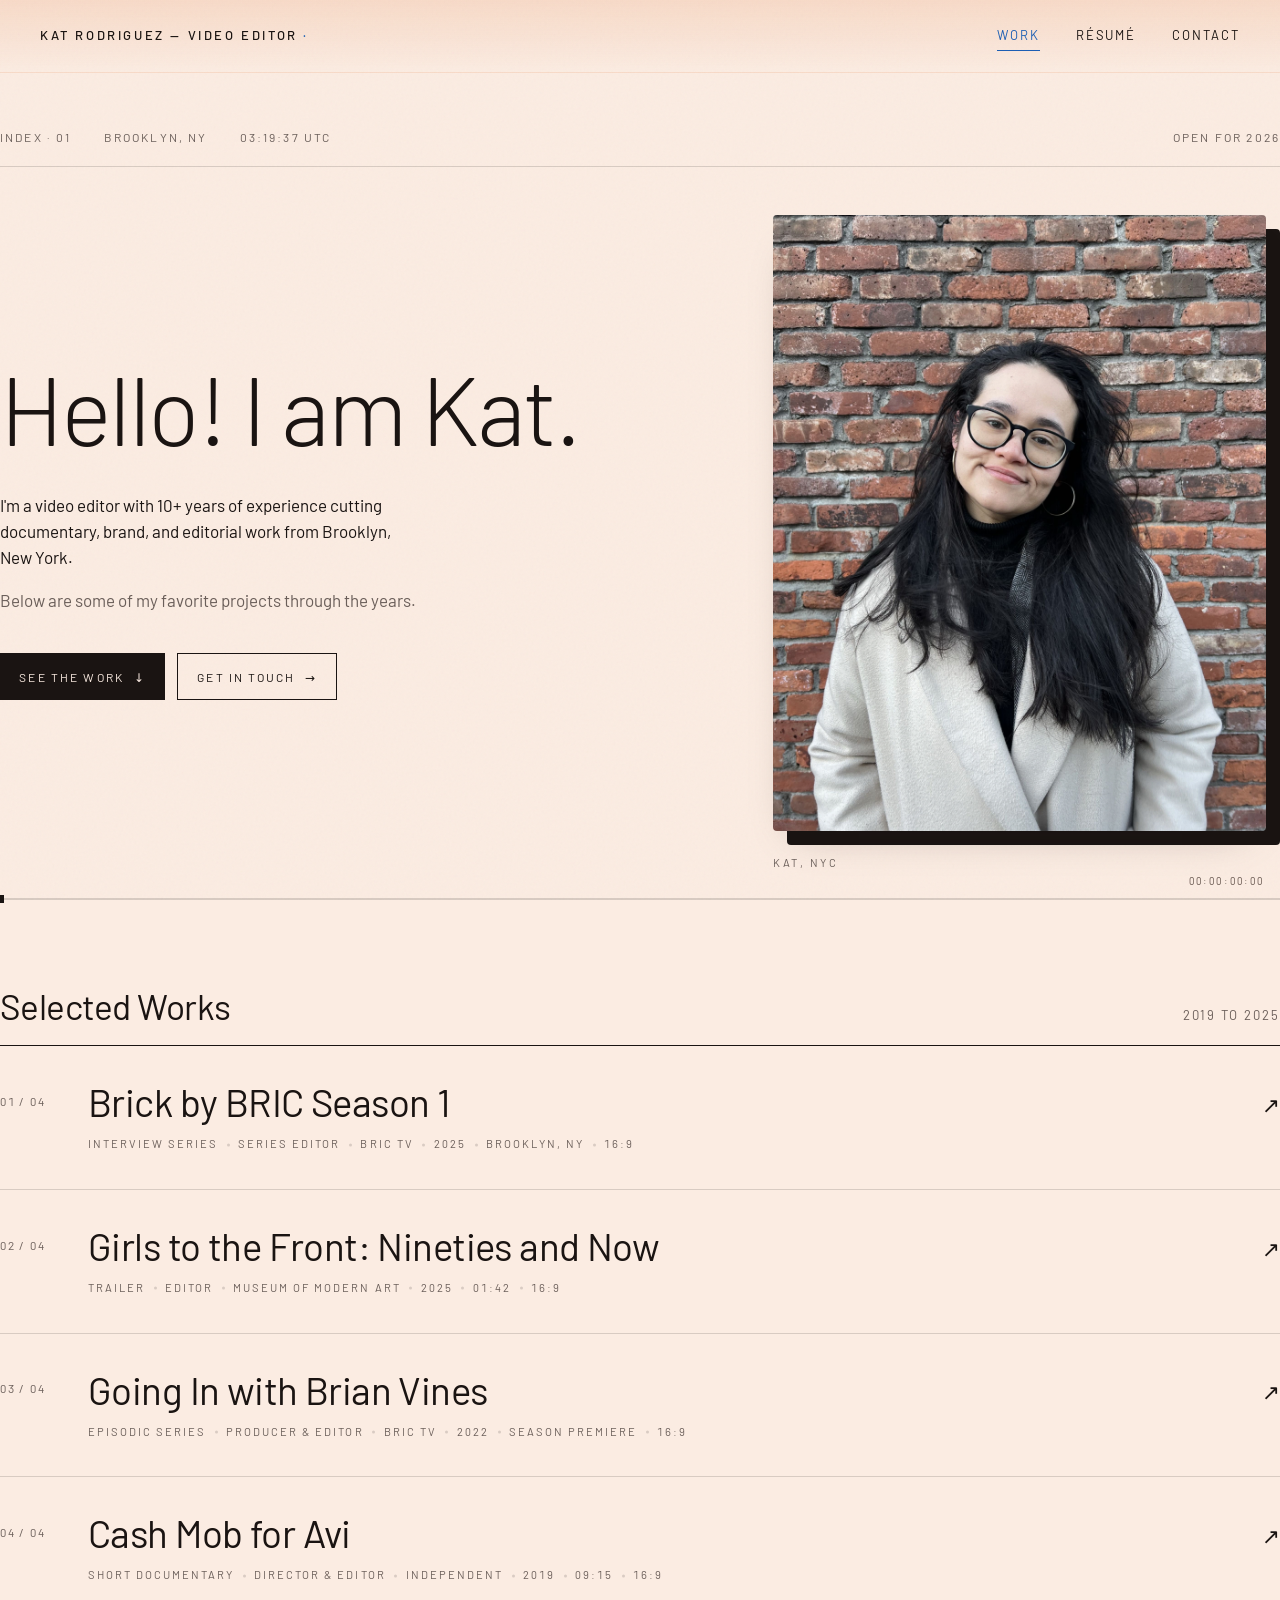
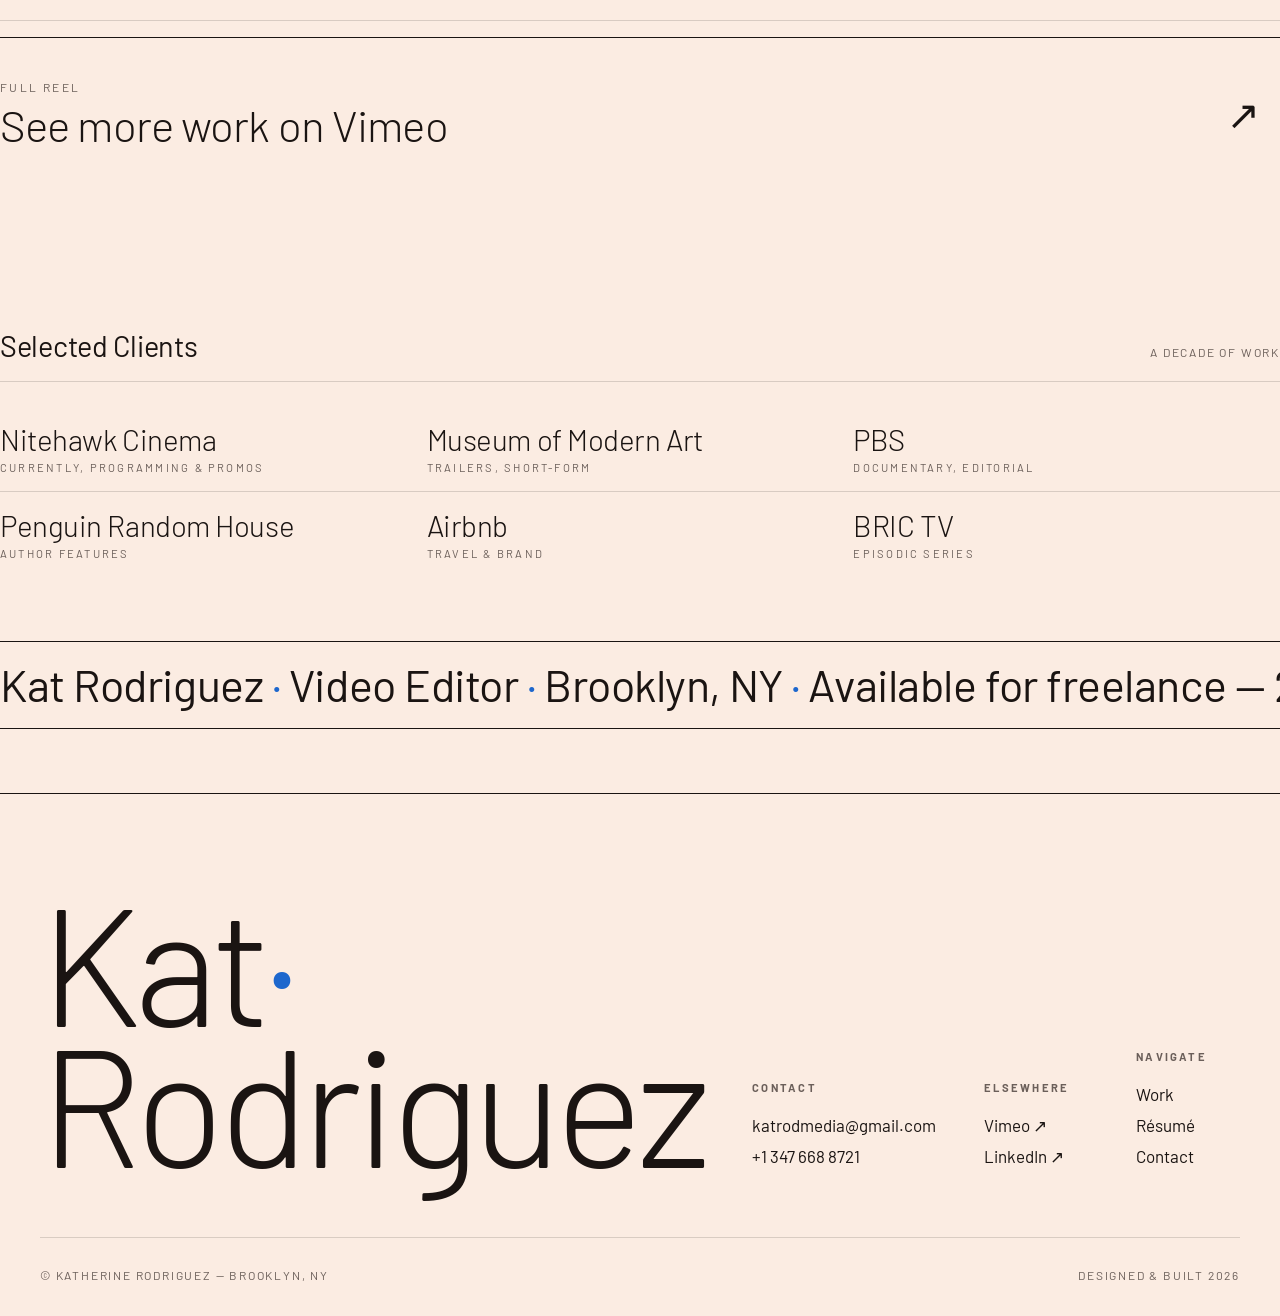
==== index.html @ 5647196c "Add files" ====
<!doctype html>
<html lang="en">
<head>
  <meta charset="utf-8" />
  <meta name="viewport" content="width=device-width, initial-scale=1" />
  <title>Kat Rodriguez — Video Editor</title>
  <meta name="description" content="Kat Rodriguez is a Brooklyn-based video editor with a decade of experience cutting documentary, brand, and editorial work for institutions, agencies, and artists." />
  <meta property="og:title" content="Kat Rodriguez — Video Editor" />
  <meta property="og:description" content="Brooklyn-based video editor. A decade cutting documentary, brand, and editorial work." />
  <meta property="og:image" content="assets/portrait.jpg" />
  <meta property="og:type" content="website" />
  <meta name="theme-color" content="#FBECE2" />
  <link rel="icon" href="data:image/svg+xml,%3Csvg xmlns='http://www.w3.org/2000/svg' viewBox='0 0 64 64'%3E%3Crect width='64' height='64' fill='%23FBECE2'/%3E%3Ctext x='32' y='44' text-anchor='middle' font-family='Georgia' font-style='italic' font-size='42' fill='%231D67CD'%3EK%3C/text%3E%3C/svg%3E" />
  <link rel="stylesheet" href="styles.css" />
</head>
<body>

<header>
  <a href="index.html" class="mark">Kat Rodriguez<span> — Video Editor</span> <span class="dot">·</span></a>
  <nav>
    <a href="index.html" class="current">Work</a>
    <a href="resume.html" class="nav-cv">Résumé</a>
    <a href="contact.html">Contact</a>
  </nav>
</header>

<main>
  <section class="hero container">
    <div class="slate rise rise-sm">
      <div class="left">
        <span class="label">Index · 01</span>
        <span class="label">Brooklyn, NY</span>
        <span class="label" data-clock>—</span>
      </div>
      <div class="right">
        <span class="label">Open for 2026</span>
      </div>
    </div>

    <div class="hero-grid">
      <div class="hero-text">
        <h1 class="hero-display rise d1">Hello! I am Kat.</h1>
        <div class="hero-sub rise d2">
          <p>I&apos;m a video editor with 10+ years of experience cutting documentary, brand, and editorial work from Brooklyn, New York.</p>
          <p>Below are some of my favorite projects through the years.</p>
        </div>
        <div class="hero-ctas rise d3">
          <a class="btn" href="#works">See the Work <span class="arrow">↓</span></a>
          <a class="btn-ghost" href="contact.html">Get in touch <span class="arrow">→</span></a>
        </div>
      </div>
      <div class="hero-photo rise d2" data-caption="Kat, NYC">
        <img src="assets/kat2.jpg" alt="Portrait of Kat Rodriguez" />
      </div>
    </div>
  </section>

  <section class="works container" id="works">
    <div class="works-head">
      <h2 class="title">Selected Works</h2>
      <span class="count">2019 to 2025</span>
    </div>

    <article class="project"
             data-youtube="apxgoWcg3QY"
             data-preview-start="5"
             data-thumb="https://i.ytimg.com/vi/apxgoWcg3QY/maxresdefault.jpg"
             data-title="Brick by BRIC Season 1"
             data-year="BRIC TV · 2025">
      <span class="num">01 / 04</span>
      <div class="project-body">
        <h3 class="title">Brick by BRIC Season 1</h3>
        <ul class="project-meta">
          <li>Interview series</li>
          <li>Series Editor</li>
          <li>BRIC TV</li>
          <li>2025</li>
          <li>Brooklyn, NY</li>
          <li>16:9</li>
        </ul>
      </div>
      <span class="arrow">↗</span>
    </article>

    <article class="project"
             data-youtube="DY1EqugjReQ"
             data-preview-start="6"
             data-thumb="https://i.ytimg.com/vi/DY1EqugjReQ/maxresdefault.jpg"
             data-title="Girls to the Front: Nineties and Now"
             data-year="MoMA · 2025">
      <span class="num">02 / 04</span>
      <div class="project-body">
        <h3 class="title">Girls to the Front: Nineties and Now</h3>
        <ul class="project-meta">
          <li>Trailer</li>
          <li>Editor</li>
          <li>Museum of Modern Art</li>
          <li>2025</li>
          <li>01:42</li>
          <li>16:9</li>
        </ul>
      </div>
      <span class="arrow">↗</span>
    </article>

    <article class="project"
             data-youtube="qHaaRHH3RT4"
             data-preview-start="12"
             data-thumb="https://i.ytimg.com/vi/qHaaRHH3RT4/maxresdefault.jpg"
             data-title="Going In with Brian Vines — Ep 501"
             data-year="BRIC TV · 2022">
      <span class="num">03 / 04</span>
      <div class="project-body">
        <h3 class="title">Going In with Brian Vines</h3>
        <ul class="project-meta">
          <li>Episodic series</li>
          <li>Producer &amp; Editor</li>
          <li>BRIC TV</li>
          <li>2022</li>
          <li>Season Premiere</li>
          <li>16:9</li>
        </ul>
      </div>
      <span class="arrow">↗</span>
    </article>

    <article class="project"
             data-youtube="uGo7KfCUGoc"
             data-preview-start="5"
             data-thumb="https://i.ytimg.com/vi/uGo7KfCUGoc/maxresdefault.jpg"
             data-title="Cash Mob for Avi"
             data-year="Short Documentary · 2019">
      <span class="num">04 / 04</span>
      <div class="project-body">
        <h3 class="title">Cash Mob for Avi</h3>
        <ul class="project-meta">
          <li>Short documentary</li>
          <li>Director &amp; Editor</li>
          <li>Independent</li>
          <li>2019</li>
          <li>09:15</li>
          <li>16:9</li>
        </ul>
      </div>
      <span class="arrow">↗</span>
    </article>

    <a class="works-foot" href="https://vimeo.com/katrod" target="_blank" rel="noopener">
      <div>
        <span class="label">Full reel</span>
        <span class="prompt">See more work on Vimeo</span>
      </div>
      <span class="arrow">↗</span>
    </a>
  </section>

  <section class="clients container reveal">
    <div class="clients-head">
      <h2 class="title">Selected Clients</h2>
      <span class="count">A decade of work</span>
    </div>
    <ul class="clients-grid">
      <li>Nitehawk Cinema <span class="role">Currently, programming &amp; promos</span></li>
      <li>Museum of Modern Art <span class="role">Trailers, short-form</span></li>
      <li>PBS <span class="role">Documentary, editorial</span></li>
      <li>Penguin Random House <span class="role">Author features</span></li>
      <li>Airbnb <span class="role">Travel &amp; brand</span></li>
      <li>BRIC TV <span class="role">Episodic series</span></li>
    </ul>
  </section>

  <div class="marquee" aria-hidden="true">
    <div class="marquee-track">
      <span>Kat Rodriguez <span class="dot">·</span> Video Editor <span class="dot">·</span> Brooklyn, NY <span class="dot">·</span> Available for freelance — 2026 <span class="dot">·</span></span>
      <span>Kat Rodriguez <span class="dot">·</span> Video Editor <span class="dot">·</span> Brooklyn, NY <span class="dot">·</span> Available for freelance — 2026 <span class="dot">·</span></span>
    </div>
  </div>
</main>

<footer>
  <div class="container">
    <div class="footer-grid">
      <div class="footer-mark">
        Kat<span class="dot">·</span><br/>
        Rodriguez
      </div>
      <div class="footer-col">
        <h4>Contact</h4>
        <a href="mailto:katrodmedia@gmail.com">katrodmedia@gmail.com</a>
        <a href="tel:+13476688721">+1 347 668 8721</a>
      </div>
      <div class="footer-col">
        <h4>Elsewhere</h4>
        <a href="https://vimeo.com/katrod" target="_blank" rel="noopener">Vimeo ↗</a>
        <a href="https://www.linkedin.com/in/katherineirodriguez" target="_blank" rel="noopener">LinkedIn ↗</a>
      </div>
      <div class="footer-col">
        <h4>Navigate</h4>
        <a href="index.html">Work</a>
        <a href="resume.html">Résumé</a>
        <a href="contact.html">Contact</a>
      </div>
    </div>
    <div class="footer-meta">
      <span>© Katherine Rodriguez — Brooklyn, NY</span>
      <span>Designed &amp; built 2026</span>
    </div>
  </div>
</footer>

<!-- Floating preview -->
<div class="preview" aria-hidden="true">
  <div class="pv-media">
    <img class="pv-thumb" src="" alt="" />
    <div class="pv-video"></div>
  </div>
  <div class="preview-chrome">
    <div class="tc"><span>PREVIEW</span><span class="pv-ratio">16:9</span></div>
    <div class="play">
      <span class="play-btn">▶ Play full</span>
      <span><span class="pv-title"></span> <span class="pv-year"></span></span>
    </div>
  </div>
</div>

<!-- Timeline playhead -->
<div class="timeline" aria-hidden="true">
  <div class="timeline-progress"></div>
  <div class="timeline-head"></div>
</div>
<div class="timeline-tc" aria-hidden="true" data-scroll-tc>00:00:00:00</div>

<!-- Lightbox -->
<div class="lightbox" role="dialog" aria-modal="true" aria-label="Video player">
  <div class="lightbox-inner">
    <button class="lightbox-close" aria-label="Close">Close ✕</button>
    <iframe src="" allow="autoplay; encrypted-media; picture-in-picture" allowfullscreen></iframe>
  </div>
</div>

<script src="main.js"></script>
</body>
</html>
---- styles.css ----
@import url('https://fonts.googleapis.com/css2?family=Barlow:ital,wght@0,300;0,400;0,500;0,600;1,300;1,400;1,500&display=swap');

:root {
  --bg: #FBECE2;
  --bg-deep: #F4E1D2;
  --ink: #1A1412;
  --ink-soft: #6B5F5A;
  --rule-soft: rgba(26, 20, 18, 0.15);
  --accent: #1D67CD;
  --accent-deep: #0D4E9F;
  --mat: #1a1412;
}

* { margin: 0; padding: 0; box-sizing: border-box; }

html { scroll-behavior: smooth; }

body {
  background: var(--bg);
  color: var(--ink);
  font-family: 'Barlow', system-ui, -apple-system, sans-serif;
  font-weight: 400;
  font-size: 17px;
  line-height: 1.5;
  -webkit-font-smoothing: antialiased;
  text-rendering: optimizeLegibility;
  overflow-x: hidden;
}

/* Film grain — gives everything a tactile, photographic feel */
body::before {
  content: '';
  position: fixed; inset: 0;
  background-image: url("data:image/svg+xml,%3Csvg viewBox='0 0 400 400' xmlns='http://www.w3.org/2000/svg'%3E%3Cfilter id='n'%3E%3CfeTurbulence type='fractalNoise' baseFrequency='0.85' numOctaves='3' stitchTiles='stitch'/%3E%3C/filter%3E%3Crect width='100%25' height='100%25' filter='url(%23n)' opacity='0.55'/%3E%3C/svg%3E");
  opacity: 0.06;
  pointer-events: none;
  z-index: 100;
  mix-blend-mode: multiply;
}

::selection { background: var(--accent); color: var(--bg); }

a { color: inherit; text-decoration: none; }

.em { font-style: italic; color: var(--accent); font-weight: 400; }
.mono { font-variant-numeric: tabular-nums; }
.label { font-size: 0.75rem; letter-spacing: 0.18em; text-transform: uppercase; color: var(--ink-soft); }

.container { max-width: 1480px; margin: 0 auto; padding: 0 2.5rem; }

/* ———————————————————————————————————————————————————— header */
header {
  position: fixed; top: 0; left: 0; right: 0;
  padding: 1.5rem 2.5rem;
  display: flex; justify-content: space-between; align-items: center;
  z-index: 60;
  font-size: 0.8125rem;
  letter-spacing: 0.15em;
  text-transform: uppercase;
  mix-blend-mode: multiply;
  background: linear-gradient(to bottom, var(--bg), transparent);
  transition: background 0.3s ease, padding 0.3s ease, border-color 0.3s ease;
  border-bottom: 1px solid transparent;
}
header.scrolled {
  mix-blend-mode: normal;
  background: rgba(251, 236, 226, 0.88);
  -webkit-backdrop-filter: blur(10px) saturate(140%);
  backdrop-filter: blur(10px) saturate(140%);
  border-bottom-color: var(--rule-soft);
  padding-top: 1rem; padding-bottom: 1rem;
}
header .mark { font-weight: 500; letter-spacing: 0.2em; }
header .mark .dot { color: var(--accent); }
header nav { display: flex; gap: 2.25rem; }
header nav a { position: relative; padding: 2px 0; transition: color 0.2s; }
header nav a::after {
  content: ''; position: absolute; bottom: -3px; left: 0; height: 1px;
  width: 100%; background: currentColor; transform: scaleX(0); transform-origin: right;
  transition: transform 0.3s cubic-bezier(0.65, 0, 0.35, 1);
}
header nav a:hover::after, header nav a.current::after { transform: scaleX(1); transform-origin: left; }
header nav a.current { color: var(--accent); }

/* ———————————————————————————————————————————————————— hero */
.hero { padding: 8rem 0 3rem; position: relative; }
.slate {
  display: flex; justify-content: space-between; align-items: baseline;
  padding-bottom: 1.25rem; margin-bottom: 3rem;
  border-bottom: 1px solid var(--rule-soft);
}
.slate .left, .slate .right { display: flex; gap: 2rem; flex-wrap: wrap; }

.hero-grid {
  display: grid;
  grid-template-columns: 7fr 5fr;
  gap: 4rem;
  align-items: center;
}

.hero-display {
  font-family: 'Barlow', sans-serif;
  font-weight: 300;
  font-size: clamp(2.75rem, 7.5vw, 6.75rem);
  line-height: 1;
  letter-spacing: -0.025em;
  max-width: 12ch;
}
.hero-display .em { font-weight: 300; }

.hero-sub { margin-top: 2.25rem; max-width: 42ch; }
.hero-sub p { font-size: 1.0625rem; line-height: 1.55; margin-bottom: 1rem; color: var(--ink); }
.hero-sub p:last-child { margin-bottom: 0; color: var(--ink-soft); }

.hero-ctas { margin-top: 2.5rem; display: flex; gap: 0.75rem; flex-wrap: wrap; }

.hero-photo {
  aspect-ratio: 4/5;
  position: relative;
  margin-right: 14px;
  margin-bottom: 14px;
}
.hero-photo::before {
  content: '';
  position: absolute; inset: 0;
  background: var(--mat);
  transform: translate(14px, 14px);
  border-radius: 4px;
  z-index: 0;
  transition: transform 0.6s cubic-bezier(0.2, 0, 0, 1);
}
.hero-photo img {
  position: relative;
  z-index: 1;
  width: 100%; height: 100%;
  object-fit: cover;
  border-radius: 4px;
  display: block;
  box-shadow: 0 20px 40px -24px rgba(26, 20, 18, 0.35);
  transition: transform 0.6s cubic-bezier(0.2, 0, 0, 1);
}
.hero-photo:hover::before { transform: translate(18px, 18px); }
.hero-photo:hover img { transform: translate(-2px, -2px); }
.hero-photo::after {
  content: attr(data-caption);
  position: absolute;
  top: calc(100% + 1.5rem);
  left: 0;
  font-size: 0.7rem;
  letter-spacing: 0.22em;
  text-transform: uppercase;
  color: var(--ink-soft);
  z-index: 2;
}

/* ———————————————————————————————————————————————————— selected works */
.works { padding: 6rem 0 3rem; scroll-margin-top: 4rem; }
.works-head {
  display: flex; justify-content: space-between; align-items: baseline;
  padding-bottom: 1.25rem; margin-bottom: 0;
  border-bottom: 1px solid var(--ink);
}
.works-head .title { font-family: 'Barlow', sans-serif; font-weight: 400; font-size: clamp(1.5rem, 2.75vw, 2.25rem); line-height: 1; letter-spacing: -0.015em; }
.works-head .count { font-size: 0.8125rem; letter-spacing: 0.15em; text-transform: uppercase; color: var(--ink-soft); }

.project {
  display: grid;
  grid-template-columns: 3rem 1fr 2.5rem;
  gap: 2.5rem;
  align-items: start;
  padding: 2.25rem 0;
  border-bottom: 1px solid var(--rule-soft);
  transition: padding 0.35s cubic-bezier(0.2, 0, 0, 1), color 0.25s;
  cursor: pointer;
  position: relative;
}
.project:hover { padding-left: 1.5rem; color: var(--accent); }
.project::before {
  content: ''; position: absolute; left: 0; top: 50%;
  width: 0.5rem; height: 1px; background: var(--accent);
  opacity: 0; transform: translateX(-0.5rem);
  transition: opacity 0.3s, transform 0.3s;
}
.project:hover::before { opacity: 1; transform: translateX(0); }
.project .num { font-size: 0.75rem; letter-spacing: 0.15em; color: var(--ink-soft); font-variant-numeric: tabular-nums; padding-top: 0.6rem; }
.project .title {
  font-family: 'Barlow', sans-serif;
  font-weight: 400;
  font-size: clamp(1.4rem, 3vw, 2.5rem);
  line-height: 1.05;
  letter-spacing: -0.015em;
}
.project .title em { font-style: italic; font-weight: 400; color: var(--ink-soft); }
.project:hover .title em { color: currentColor; }
.project-meta {
  list-style: none;
  display: flex;
  flex-wrap: wrap;
  gap: 0.45rem 1.25rem;
  margin-top: 0.85rem;
  font-size: 0.7rem;
  letter-spacing: 0.18em;
  text-transform: uppercase;
  color: var(--ink-soft);
  font-variant-numeric: tabular-nums;
}
.project-meta li { position: relative; }
.project-meta li + li::before {
  content: ''; position: absolute; left: -0.7rem; top: 50%;
  width: 3px; height: 3px;
  border-radius: 50%;
  background: var(--rule-soft);
  transform: translateY(-50%);
}
.project:hover .project-meta { color: inherit; }
.project:hover .project-meta li + li::before { background: currentColor; opacity: 0.35; }
.project .arrow {
  font-size: 1.35rem; padding-top: 0.35rem; text-align: right;
  transition: transform 0.35s cubic-bezier(0.2, 0, 0, 1);
}
.project:hover .arrow { transform: translate(4px, -4px); }

.works-foot {
  display: grid;
  grid-template-columns: 1fr auto;
  gap: 2rem;
  align-items: center;
  padding: 2.5rem 1.25rem 2.5rem 0;
  border-top: 1px solid var(--ink);
  margin-top: 1rem;
  color: var(--ink);
  text-decoration: none;
  transition: color 0.25s, padding 0.4s cubic-bezier(0.2, 0, 0, 1);
  position: relative;
  overflow: hidden;
}
.works-foot::after {
  content: ''; position: absolute; left: 0; right: 0; bottom: 0;
  height: 0; background: var(--ink);
  transition: height 0.35s cubic-bezier(0.2, 0, 0, 1);
}
.works-foot:hover { padding-left: 1.5rem; color: var(--bg); }
.works-foot:hover::after { height: 100%; top: 0; }
.works-foot > * { position: relative; z-index: 1; }
.works-foot .label {
  display: block;
  font-size: 0.75rem; letter-spacing: 0.2em; text-transform: uppercase;
  color: var(--ink-soft);
  margin-bottom: 0.4rem;
  transition: color 0.25s;
}
.works-foot:hover .label { color: rgba(251,236,226,0.6); }
.works-foot .prompt {
  font-family: 'Barlow', sans-serif;
  font-weight: 300;
  font-size: clamp(1.75rem, 3.75vw, 2.75rem);
  line-height: 1;
  letter-spacing: -0.02em;
}
.works-foot .arrow {
  font-size: clamp(1.75rem, 3.5vw, 2.5rem);
  line-height: 1;
  transition: transform 0.4s cubic-bezier(0.2, 0, 0, 1);
}
.works-foot:hover .arrow { transform: translate(8px, -8px); }

/* Hover preview — floats near cursor */
.preview {
  position: fixed;
  width: 420px; aspect-ratio: 16/9;
  pointer-events: none;
  opacity: 0;
  transform: translate(-50%, -50%) scale(0.92) rotate(-1.5deg);
  transition: opacity 0.28s cubic-bezier(0.2, 0, 0, 1), transform 0.28s cubic-bezier(0.2, 0, 0, 1);
  z-index: 40;
  overflow: hidden;
  box-shadow: 0 30px 80px -20px rgba(26,20,18,0.35);
}
.preview.active { opacity: 1; transform: translate(-50%, -50%) scale(1) rotate(-1.5deg); }
.pv-media { position: absolute; inset: 0; overflow: hidden; background: #0b0706; }
.pv-thumb { width: 100%; height: 100%; object-fit: cover; display: block; filter: saturate(1.05); }
.pv-video { position: absolute; inset: 0; opacity: 0; transition: opacity 0.35s ease; pointer-events: none; }
.pv-video.ready { opacity: 1; }
.pv-video iframe { width: 100%; height: 100%; border: 0; pointer-events: none; }
.preview-chrome {
  position: absolute; inset: 0; display: flex; flex-direction: column; justify-content: space-between;
  padding: 0.75rem 1rem; color: white;
  font-size: 0.6875rem; letter-spacing: 0.2em; text-transform: uppercase;
  background: linear-gradient(to bottom, rgba(0,0,0,0.45), rgba(0,0,0,0.1) 30%, rgba(0,0,0,0) 60%, rgba(0,0,0,0.55));
  font-variant-numeric: tabular-nums;
}
.preview-chrome .tc { display: flex; justify-content: space-between; }
.preview-chrome .play { display: flex; justify-content: space-between; align-items: center; }
.preview-chrome .play-btn {
  display: inline-flex; align-items: center; gap: 0.5rem;
  font-size: 0.6875rem; letter-spacing: 0.25em;
}

/* ———————————————————————————————————————————————————— clients masthead */
.clients {
  padding: 6rem 0 4rem;
}
.clients-head {
  display: flex; justify-content: space-between; align-items: baseline;
  padding-bottom: 1.25rem; margin-bottom: 2.5rem;
  border-bottom: 1px solid var(--rule-soft);
}
.clients-head .title {
  font-family: 'Barlow', sans-serif; font-weight: 400;
  font-size: clamp(1.25rem, 2.25vw, 1.875rem);
  line-height: 1; letter-spacing: -0.01em;
}
.clients-head .count { font-size: 0.75rem; letter-spacing: 0.15em; text-transform: uppercase; color: var(--ink-soft); }

.clients-grid {
  display: grid;
  grid-template-columns: repeat(3, 1fr);
  gap: 0;
}
.clients-grid li {
  list-style: none;
  font-family: 'Barlow', sans-serif;
  font-weight: 300;
  font-size: clamp(1.35rem, 2.3vw, 1.85rem);
  line-height: 1.2;
  letter-spacing: -0.015em;
  padding: 1rem 0;
  border-top: 1px solid var(--rule-soft);
  position: relative;
}
.clients-grid li:nth-child(-n+3) { border-top: 0; padding-top: 0; }
.clients-grid li .role {
  display: block;
  font-size: 0.7rem; letter-spacing: 0.2em; text-transform: uppercase;
  color: var(--ink-soft); font-weight: 400;
  margin-top: 0.25rem;
}

/* ———————————————————————————————————————————————————— timeline playhead */
.timeline {
  position: fixed;
  bottom: 0; left: 0; right: 0;
  height: 2px;
  background: var(--rule-soft);
  z-index: 55;
  pointer-events: none;
}
.timeline-progress {
  height: 100%;
  width: 0;
  background: var(--ink);
  transition: width 0.08s linear;
}
.timeline-head {
  position: absolute;
  top: -3px; left: 0;
  width: 8px; height: 8px;
  background: var(--ink);
  transform: translateX(-4px);
  transition: left 0.08s linear;
}
.timeline-tc {
  position: fixed;
  bottom: 10px; right: 1rem;
  font-size: 0.65rem; letter-spacing: 0.2em;
  color: var(--ink-soft);
  font-variant-numeric: tabular-nums;
  pointer-events: none;
  z-index: 55;
  mix-blend-mode: multiply;
}

/* ———————————————————————————————————————————————————— about strip */
.about {
  display: grid; grid-template-columns: 5fr 7fr;
  gap: 4rem; align-items: center;
  padding: 9rem 0;
}
.about-photo {
  aspect-ratio: 4/5;
  overflow: hidden;
  position: relative;
  background: var(--accent);
}
.about-photo img {
  width: 100%; height: 100%; object-fit: cover;
  mix-blend-mode: multiply;
  filter: contrast(1.08) saturate(0.9);
  transition: transform 1.2s cubic-bezier(0.2, 0, 0, 1);
}
.about-photo:hover img { transform: scale(1.03); }
.about-photo::after {
  content: attr(data-caption);
  position: absolute; bottom: 0.75rem; left: 0.75rem;
  color: var(--bg);
  font-size: 0.6875rem; letter-spacing: 0.22em; text-transform: uppercase;
  mix-blend-mode: difference;
}
.about-text { font-family: 'Barlow', sans-serif; font-weight: 400; font-size: clamp(1.1rem, 1.5vw, 1.25rem); line-height: 1.6; max-width: 50ch; }
.about-text p + p { margin-top: 1.25rem; }
.about-text a { color: var(--accent); border-bottom: 1px solid currentColor; padding-bottom: 1px; }
.about-text a:hover { color: var(--accent-deep); }

.about-meta {
  margin-top: 3rem;
  display: grid; grid-template-columns: 1fr 1fr 1fr; gap: 2rem;
  padding-top: 1.25rem;
  border-top: 1px solid var(--rule-soft);
  font-family: 'Barlow', sans-serif;
}
.about-meta dt { font-size: 0.7rem; letter-spacing: 0.18em; text-transform: uppercase; color: var(--ink-soft); margin-bottom: 0.35rem; }
.about-meta dd { font-size: 0.9rem; }

/* ———————————————————————————————————————————————————— marquee */
.marquee {
  overflow: hidden; white-space: nowrap;
  border-top: 1px solid var(--ink); border-bottom: 1px solid var(--ink);
  padding: 1.3rem 0;
  font-family: 'Barlow', sans-serif;
  font-weight: 400;
  font-size: clamp(1.5rem, 3.5vw, 3rem);
  letter-spacing: -0.01em;
  line-height: 1;
}
.marquee-track { display: inline-flex; gap: 2rem; animation: marquee 55s linear infinite; white-space: nowrap; will-change: transform; }
.marquee-track .dot { color: var(--accent); }
@keyframes marquee { from { transform: translateX(0); } to { transform: translateX(-50%); } }

/* ———————————————————————————————————————————————————— footer */
footer {
  padding: 6rem 0 2rem;
  border-top: 1px solid var(--ink);
  margin-top: 4rem;
}
.footer-grid { display: grid; grid-template-columns: 2fr 1fr 1fr 1fr; gap: 3rem; align-items: end; }
.footer-mark {
  font-family: 'Barlow', sans-serif; font-weight: 300;
  font-size: clamp(4rem, 13vw, 13rem);
  line-height: 0.85;
  letter-spacing: -0.04em;
}
.footer-mark .dot { color: var(--accent); }
.footer-col h4 { font-size: 0.7rem; letter-spacing: 0.2em; text-transform: uppercase; margin-bottom: 0.85rem; color: var(--ink-soft); }
.footer-col a { display: block; padding: 0.18rem 0; transition: color 0.2s, padding 0.2s; }
.footer-col a:hover { color: var(--accent); padding-left: 0.35rem; }
.footer-meta {
  padding-top: 1.75rem; margin-top: 4rem;
  border-top: 1px solid var(--rule-soft);
  display: flex; justify-content: space-between; flex-wrap: wrap; gap: 1rem;
  font-size: 0.75rem; letter-spacing: 0.15em; text-transform: uppercase;
  color: var(--ink-soft);
}

/* ———————————————————————————————————————————————————— lightbox */
.lightbox {
  position: fixed; inset: 0;
  background: rgba(10, 7, 5, 0.94);
  display: flex; align-items: center; justify-content: center;
  z-index: 200;
  opacity: 0; pointer-events: none;
  transition: opacity 0.35s cubic-bezier(0.2, 0, 0, 1);
  backdrop-filter: blur(6px);
}
.lightbox.active { opacity: 1; pointer-events: all; }
.lightbox-inner { width: 92%; max-width: 1280px; aspect-ratio: 16/9; position: relative; box-shadow: 0 50px 120px -10px rgba(0,0,0,0.6); }
.lightbox iframe { width: 100%; height: 100%; border: 0; display: block; background: black; }
.lightbox-close {
  position: absolute; top: -2.75rem; right: 0;
  background: none; border: none; color: rgba(255,255,255,0.7); cursor: pointer;
  font-size: 0.75rem; letter-spacing: 0.25em; text-transform: uppercase;
  padding: 0.5rem 0.5rem 0.5rem 1rem; transition: color 0.2s;
  font-family: 'Barlow', sans-serif;
}
.lightbox-close:hover { color: white; }

/* ———————————————————————————————————————————————————— resume */
.resume-head { padding: 9rem 0 3rem; }
.resume-name {
  font-family: 'Barlow', sans-serif;
  font-weight: 300;
  font-size: clamp(2.5rem, 6.5vw, 5.5rem);
  line-height: 1;
  letter-spacing: -0.03em;
  max-width: 18ch;
}
.resume-name .em { font-weight: 300; }
.resume-sub {
  display: grid; grid-template-columns: 1fr 1fr;
  gap: 3rem; margin-top: 3.5rem;
  padding-top: 1.25rem;
  border-top: 1px solid var(--rule-soft);
}
.resume-sub p { font-size: 1rem; line-height: 1.55; max-width: 50ch; }
.btn {
  display: inline-flex; align-items: center; gap: 0.6rem;
  padding: 0.85rem 1.2rem;
  background: var(--ink); color: var(--bg);
  font-size: 0.75rem; letter-spacing: 0.18em; text-transform: uppercase;
  transition: background 0.2s, transform 0.2s;
}
.btn:hover { background: var(--accent); transform: translateY(-2px); }
.btn .arrow { display: inline-block; transition: transform 0.25s cubic-bezier(0.2, 0, 0, 1); }
.btn:hover .arrow { transform: translateY(3px); }

.btn-ghost {
  display: inline-flex; align-items: center; gap: 0.6rem;
  padding: 0.85rem 1.2rem;
  border: 1px solid var(--ink);
  color: var(--ink);
  font-size: 0.75rem; letter-spacing: 0.18em; text-transform: uppercase;
  transition: background 0.2s, color 0.2s, border-color 0.2s;
}
.btn-ghost:hover { background: var(--ink); color: var(--bg); }
.btn-ghost .arrow { display: inline-block; transition: transform 0.2s; }
.btn-ghost:hover .arrow { transform: translate(2px, 0); }

.resume-section { padding: 5rem 0; border-top: 1px solid var(--ink); }
.resume-section-head {
  display: grid; grid-template-columns: 1fr 3fr; gap: 3rem;
  margin-bottom: 3rem;
  padding-bottom: 1rem;
  border-bottom: 1px solid var(--rule-soft);
}
.resume-section-head h2 { font-family: 'Barlow', sans-serif; font-weight: 400; font-size: clamp(1.5rem, 2.75vw, 2.25rem); line-height: 1; letter-spacing: -0.015em; }
.resume-section-head .meta { font-size: 0.75rem; letter-spacing: 0.15em; text-transform: uppercase; color: var(--ink-soft); text-align: right; padding-top: 0.75rem; }

.resume-row {
  display: grid; grid-template-columns: 5rem 1fr 2fr 7rem;
  gap: 2.5rem;
  padding: 2rem 0;
  border-bottom: 1px solid var(--rule-soft);
  align-items: baseline;
}
.resume-row:last-of-type { border-bottom: 0; }
.resume-row .idx { font-size: 0.75rem; letter-spacing: 0.15em; color: var(--ink-soft); font-variant-numeric: tabular-nums; padding-top: 0.4rem; }
.resume-role {
  font-family: 'Barlow', sans-serif;
  font-weight: 500;
  font-size: clamp(1.1rem, 1.5vw, 1.35rem);
  line-height: 1.2;
  letter-spacing: -0.005em;
}
.resume-role .company {
  display: block;
  font-family: 'Barlow', sans-serif; font-weight: 500;
  font-size: 0.75rem; letter-spacing: 0.18em; text-transform: uppercase;
  color: var(--ink-soft); margin-top: 0.5rem;
}
.resume-bullets { font-size: 0.95rem; line-height: 1.6; }
.resume-bullets li { list-style: none; padding-left: 1.35rem; position: relative; margin-bottom: 0.4rem; }
.resume-bullets li::before { content: '—'; position: absolute; left: 0; color: var(--accent); }
.resume-dates {
  font-size: 0.75rem; letter-spacing: 0.15em; text-transform: uppercase;
  color: var(--ink-soft); text-align: right;
  font-variant-numeric: tabular-nums;
  padding-top: 0.4rem;
}

.skills-grid { display: grid; grid-template-columns: repeat(4, 1fr); gap: 2.5rem; }
@media (max-width: 1100px) { .skills-grid { grid-template-columns: repeat(2, 1fr); } }
.skill-col h3 { font-size: 0.75rem; letter-spacing: 0.2em; text-transform: uppercase; margin-bottom: 1rem; color: var(--ink-soft); padding-bottom: 0.5rem; border-bottom: 1px solid var(--rule-soft); }
.skill-col ul { list-style: none; }
.skill-col li { font-family: 'Barlow', sans-serif; font-weight: 400; font-size: 1.1rem; line-height: 1.7; }

/* ———————————————————————————————————————————————————— contact */
.contact-lead { padding: 9rem 0 0; }

.contact-headline {
  font-family: 'Barlow', sans-serif;
  font-weight: 300;
  font-size: clamp(2.25rem, 5vw, 4rem);
  line-height: 1.02;
  letter-spacing: -0.025em;
  margin-top: 1rem;
  max-width: 18ch;
}

.contact-lede {
  font-size: 1.0625rem;
  line-height: 1.6;
  max-width: 52ch;
  margin-top: 1.75rem;
  color: var(--ink);
}

.contact-email {
  display: inline-block;
  font-family: 'Barlow', sans-serif;
  font-weight: 400;
  font-size: clamp(1.25rem, 2.5vw, 1.75rem);
  color: var(--accent);
  border-bottom: 1px solid currentColor;
  margin-top: 2rem;
  padding-bottom: 0.2rem;
  letter-spacing: -0.005em;
  transition: color 0.2s, padding 0.25s;
}
.contact-email:hover { color: var(--accent-deep); padding-bottom: 0.4rem; }

.contact-grid {
  display: grid; grid-template-columns: 5fr 7fr;
  gap: 5rem;
  padding: 3rem 0 5rem;
  align-items: start;
}
.contact-info { padding-top: 0.25rem; }
.contact-info .label { display: inline-block; padding-bottom: 0.5rem; border-bottom: 1px solid var(--rule-soft); min-width: 18ch; }
.contact-photo {
  aspect-ratio: 1/1;
  position: relative;
  margin-right: 14px;
  margin-bottom: 14px;
}
.contact-photo::before {
  content: '';
  position: absolute; inset: 0;
  background: var(--mat);
  transform: translate(14px, 14px);
  border-radius: 4px;
  z-index: 0;
  transition: transform 0.6s cubic-bezier(0.2, 0, 0, 1);
}
.contact-photo img {
  position: relative; z-index: 1;
  width: 100%; height: 100%;
  object-fit: cover;
  border-radius: 4px;
  display: block;
  box-shadow: 0 20px 40px -24px rgba(26, 20, 18, 0.35);
  transition: transform 0.6s cubic-bezier(0.2, 0, 0, 1);
}
.contact-photo:hover::before { transform: translate(18px, 18px); }
.contact-photo:hover img { transform: translate(-2px, -2px); }

.contact-list { list-style: none; border-top: 1px solid var(--rule-soft); margin-top: 2rem; }
.contact-list li {
  display: grid; grid-template-columns: 8rem 1fr auto;
  gap: 1.5rem; padding: 1.15rem 0;
  border-bottom: 1px solid var(--rule-soft);
  align-items: baseline;
}
.contact-list .key { font-size: 0.7rem; letter-spacing: 0.2em; text-transform: uppercase; color: var(--ink-soft); padding-top: 0.35rem; }
.contact-list .val { font-family: 'Barlow', sans-serif; font-weight: 400; font-size: 1.125rem; letter-spacing: -0.005em; }
.contact-list a { border-bottom: 1px solid transparent; transition: border-color 0.2s, color 0.2s; }
.contact-list a:hover { color: var(--accent); border-color: currentColor; }
.contact-list .ext { font-size: 0.7rem; letter-spacing: 0.2em; text-transform: uppercase; color: var(--ink-soft); font-family: 'Barlow', sans-serif; padding-top: 0.35rem; }

/* ———————————————————————————————————————————————————— intro animation */
@keyframes rise { from { opacity: 0; transform: translateY(24px); } to { opacity: 1; transform: translateY(0); } }
@keyframes riseSmall { from { opacity: 0; transform: translateY(10px); } to { opacity: 1; transform: translateY(0); } }
.rise { animation: rise 0.95s cubic-bezier(0.2, 0, 0, 1) both; }
span.rise { display: inline-block; }
.rise-sm { animation: riseSmall 0.7s cubic-bezier(0.2, 0, 0, 1) both; }
.d1 { animation-delay: 0.08s; } .d2 { animation-delay: 0.18s; } .d3 { animation-delay: 0.28s; } .d4 { animation-delay: 0.38s; } .d5 { animation-delay: 0.48s; }

/* Scroll reveal (toggled by JS) */
.reveal { opacity: 0; transform: translateY(20px); transition: opacity 0.9s cubic-bezier(0.2, 0, 0, 1), transform 0.9s cubic-bezier(0.2, 0, 0, 1); }
.reveal.in { opacity: 1; transform: translateY(0); }

/* ———————————————————————————————————————————————————— responsive */
@media (max-width: 960px) {
  .hero-display { max-width: none; }
  .hero-grid, .hero-sub, .resume-sub, .about, .contact-grid, .skills-grid, .resume-section-head, .footer-grid { grid-template-columns: 1fr; gap: 2.5rem; }
  .hero-photo { max-width: 420px; aspect-ratio: 4/5; }
  .resume-row { grid-template-columns: 1fr; gap: 0.75rem; padding: 1.75rem 0; }
  .resume-dates, .resume-section-head .meta { text-align: left; }
  .project { grid-template-columns: 2.5rem 1fr 2rem; gap: 1.25rem; }
  .project-meta { font-size: 0.6875rem; gap: 0.4rem 1rem; }
  .clients-grid { grid-template-columns: repeat(2, 1fr); }
  .clients-grid li:nth-child(-n+3) { border-top: 1px solid var(--rule-soft); padding-top: 1rem; }
  .clients-grid li:nth-child(-n+2) { border-top: 0; padding-top: 0; }
  .preview { display: none; }
  .about-photo { max-width: 360px; }
  .contact-photo { max-width: 360px; }
  .contact-list li { grid-template-columns: 1fr auto; gap: 0.5rem 1rem; }
  .contact-list .key { grid-column: 1 / -1; margin-bottom: 0.15rem; padding-top: 0; }
  header { padding: 1.1rem 1.25rem; font-size: 0.75rem; }
  header nav { gap: 1.25rem; }
  header .mark span { display: none; }
  .container { padding: 0 1.25rem; }
  .hero { padding-top: 7rem; }
  .footer-meta { font-size: 0.65rem; }
}
@media (max-width: 640px) {
  .slate { flex-direction: column; align-items: flex-start; gap: 0.6rem; }
  .slate .left, .slate .right { gap: 0.9rem 1.5rem; }
  .slate [data-clock] { display: none; }
}
@media (max-width: 520px) {
  header { font-size: 0.7rem; padding: 1rem 1.1rem; }
  header nav { gap: 0.95rem; }
  .slate .left, .slate .right { font-size: 0.68rem; gap: 0.6rem 1rem; }
  body { font-size: 16px; }
}
@media (max-width: 380px) {
  header nav { gap: 0.75rem; }
  header .mark { letter-spacing: 0.1em; }
}
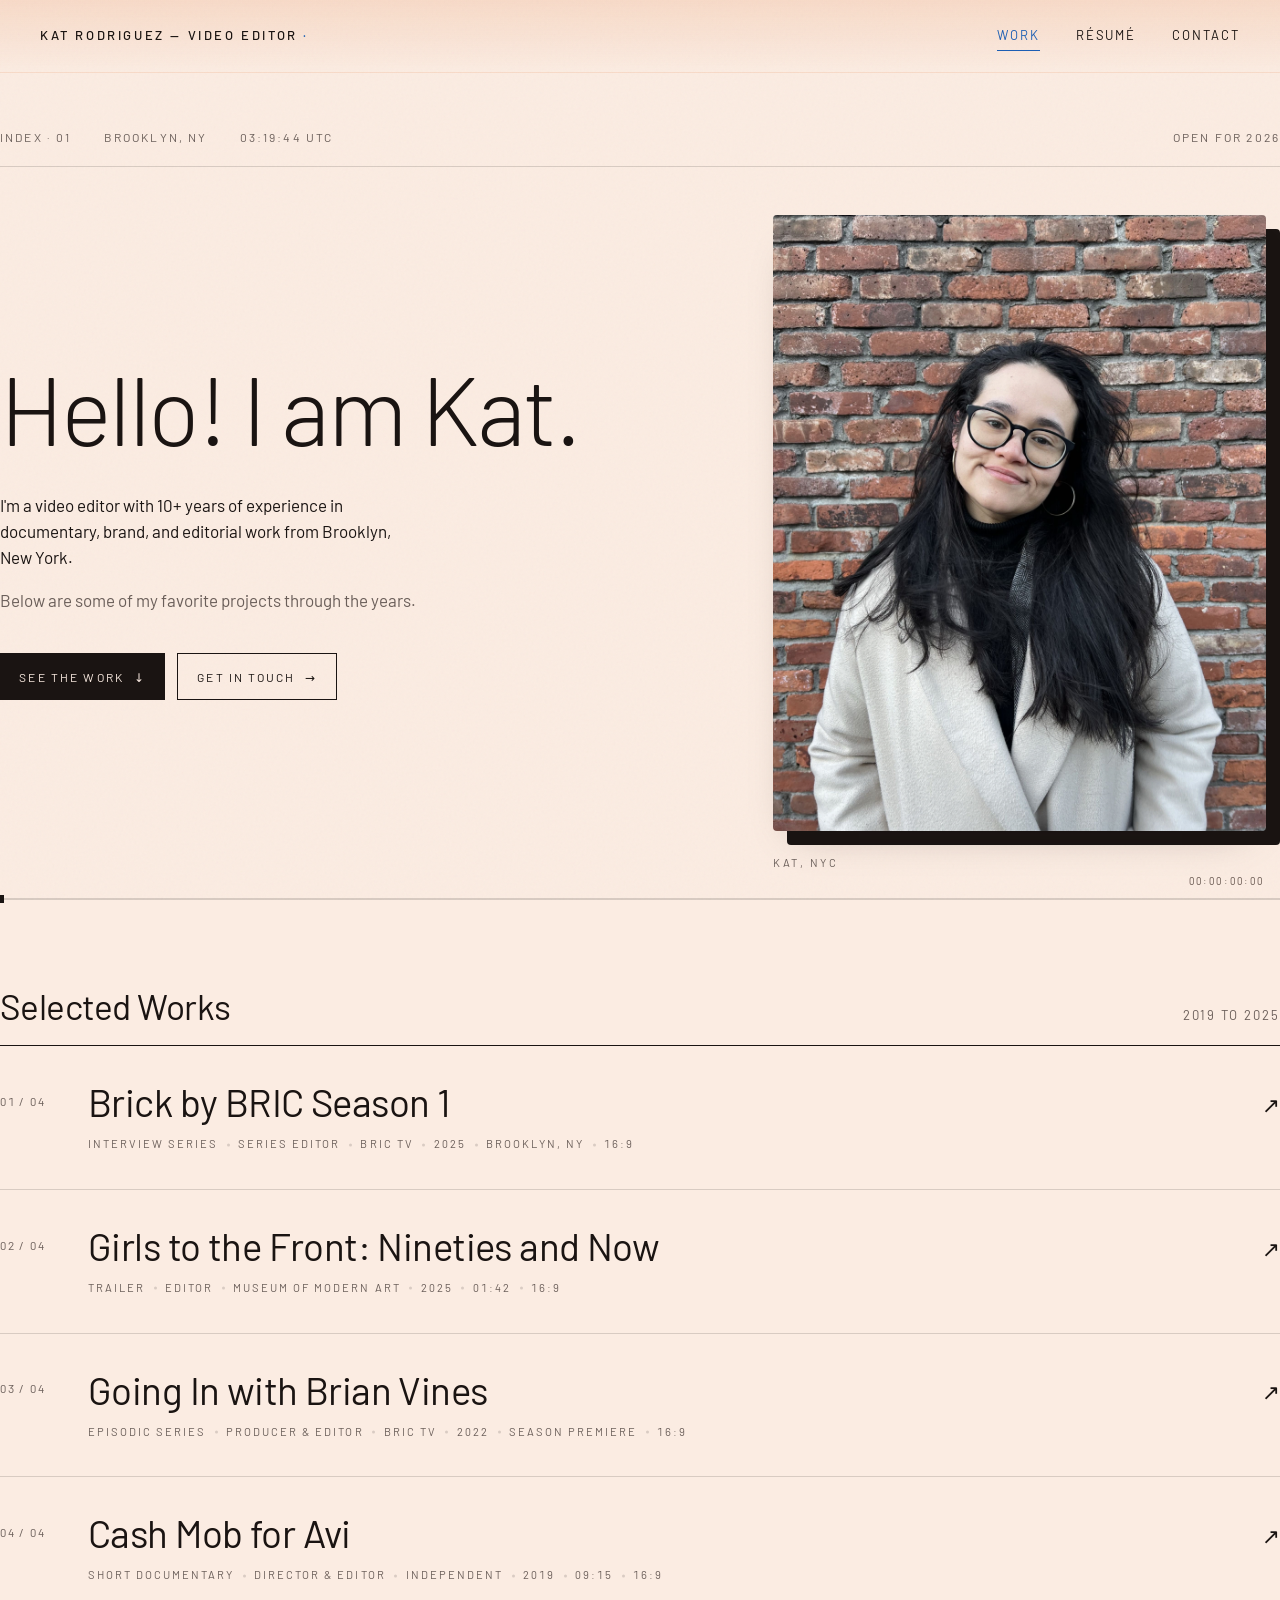
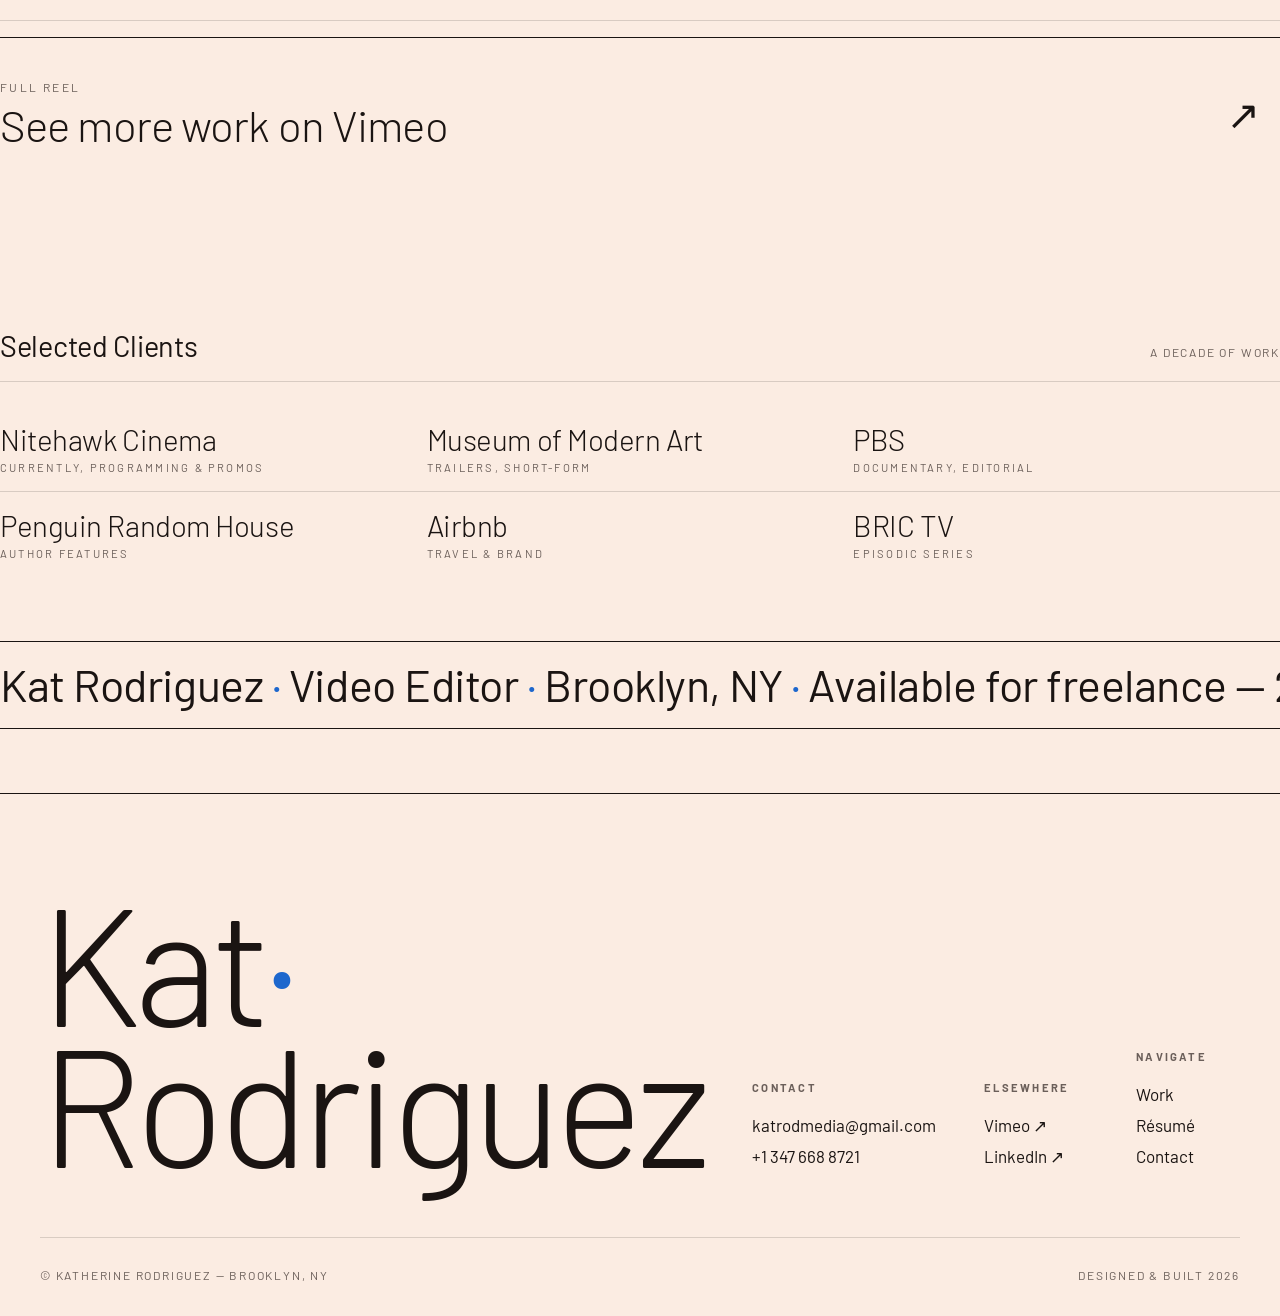
==== commit 472b217b: "Update index.html" ====
--- a/index.html
+++ b/index.html
@@ -4,9 +4,9 @@
   <meta charset="utf-8" />
   <meta name="viewport" content="width=device-width, initial-scale=1" />
   <title>Kat Rodriguez — Video Editor</title>
-  <meta name="description" content="Kat Rodriguez is a Brooklyn-based video editor with a decade of experience cutting documentary, brand, and editorial work for institutions, agencies, and artists." />
+  <meta name="description" content="Kat Rodriguez is a Brooklyn-based video editor with a decade of experience in documentary, brand, and editorial work for institutions, agencies, and artists." />
   <meta property="og:title" content="Kat Rodriguez — Video Editor" />
-  <meta property="og:description" content="Brooklyn-based video editor. A decade cutting documentary, brand, and editorial work." />
+  <meta property="og:description" content="Brooklyn-based video editor. A decade in documentary, brand, and editorial work." />
   <meta property="og:image" content="assets/portrait.jpg" />
   <meta property="og:type" content="website" />
   <meta name="theme-color" content="#FBECE2" />
@@ -41,7 +41,7 @@
       <div class="hero-text">
         <h1 class="hero-display rise d1">Hello! I am Kat.</h1>
         <div class="hero-sub rise d2">
-          <p>I&apos;m a video editor with 10+ years of experience cutting documentary, brand, and editorial work from Brooklyn, New York.</p>
+          <p>I&apos;m a video editor with 10+ years of experience in documentary, brand, and editorial work from Brooklyn, New York.</p>
           <p>Below are some of my favorite projects through the years.</p>
         </div>
         <div class="hero-ctas rise d3">
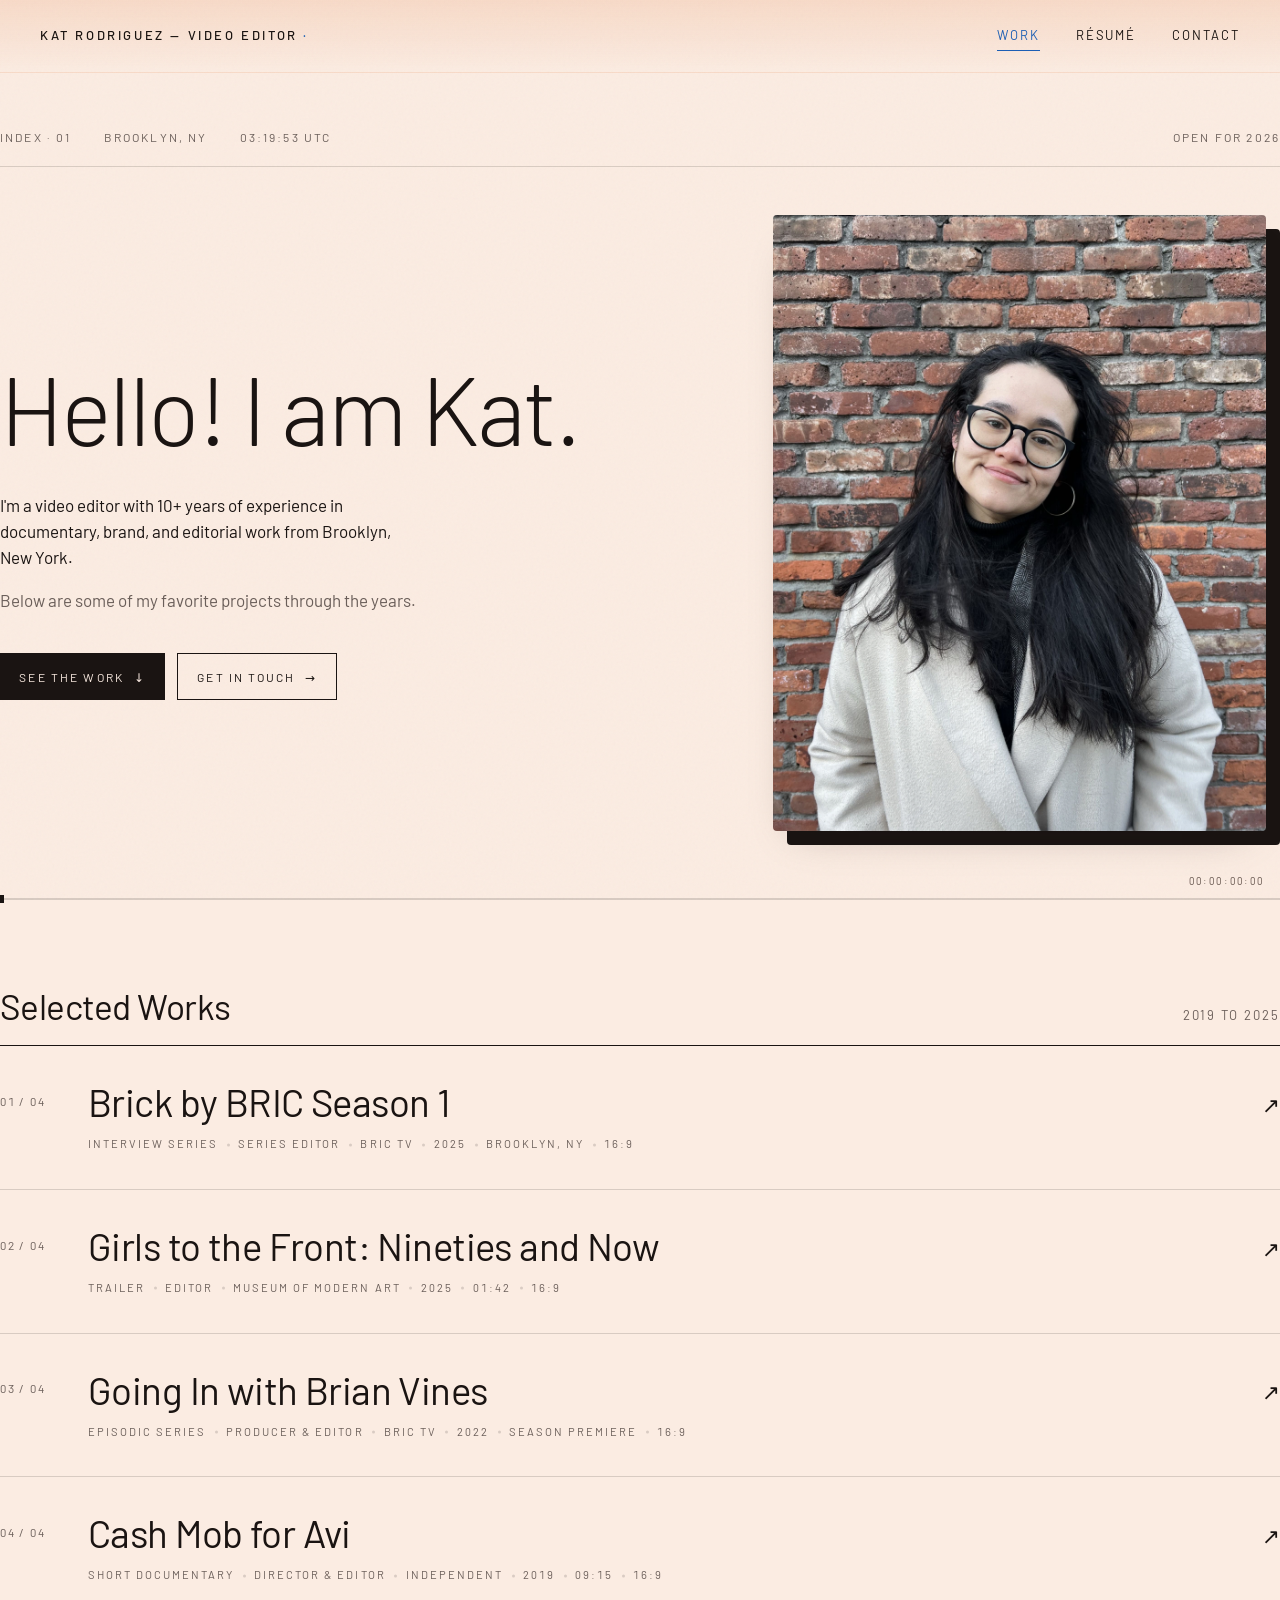
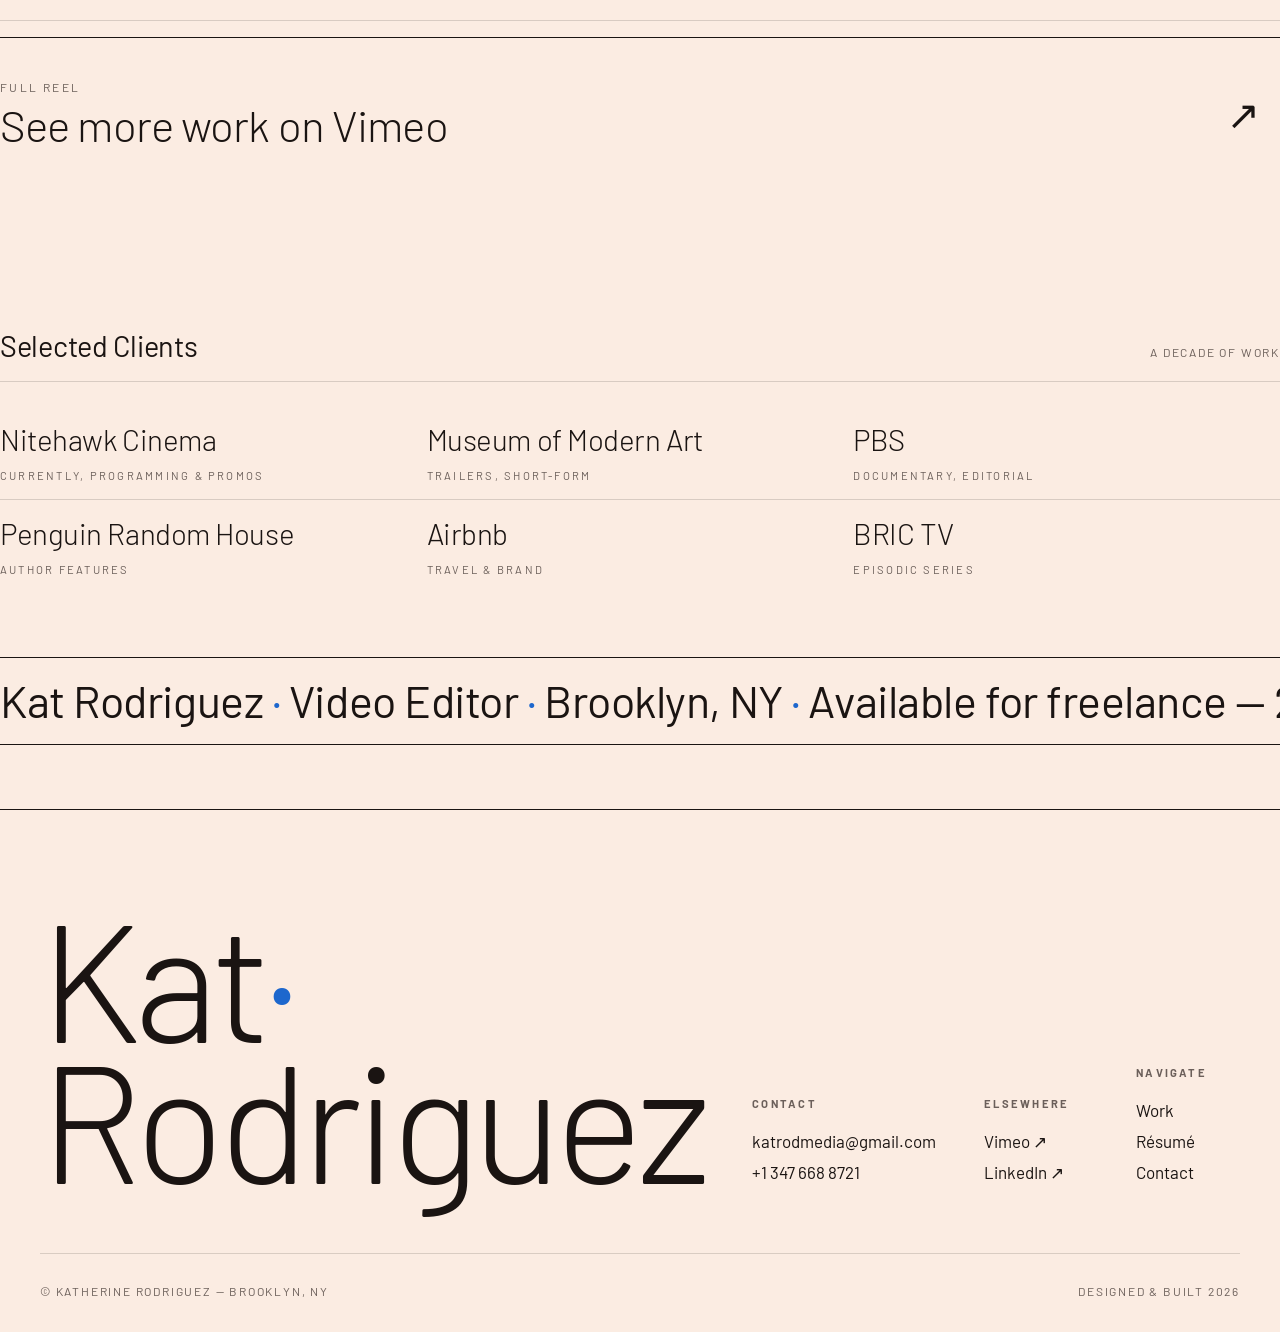
==== commit 3f927f74: "Fix mobile" ====
--- a/index.html
+++ b/index.html
@@ -49,7 +49,7 @@
           <a class="btn-ghost" href="contact.html">Get in touch <span class="arrow">→</span></a>
         </div>
       </div>
-      <div class="hero-photo rise d2" data-caption="Kat, NYC">
+      <div class="hero-photo rise d2" data-caption="">
         <img src="assets/kat2.jpg" alt="Portrait of Kat Rodriguez" />
       </div>
     </div>
--- a/styles.css
+++ b/styles.css
@@ -53,7 +53,7 @@
   position: fixed; top: 0; left: 0; right: 0;
   padding: 1.5rem 2.5rem;
   display: flex; justify-content: space-between; align-items: center;
-  z-index: 60;
+  z-index: 110;
   font-size: 0.8125rem;
   letter-spacing: 0.15em;
   text-transform: uppercase;
@@ -61,6 +61,7 @@
   background: linear-gradient(to bottom, var(--bg), transparent);
   transition: background 0.3s ease, padding 0.3s ease, border-color 0.3s ease;
   border-bottom: 1px solid transparent;
+  transform: translateZ(0);
 }
 header.scrolled {
   mix-blend-mode: normal;
@@ -327,13 +328,16 @@
   padding: 1rem 0;
   border-top: 1px solid var(--rule-soft);
   position: relative;
+  display: flex;
+  flex-direction: column;
 }
 .clients-grid li:nth-child(-n+3) { border-top: 0; padding-top: 0; }
 .clients-grid li .role {
   display: block;
   font-size: 0.7rem; letter-spacing: 0.2em; text-transform: uppercase;
   color: var(--ink-soft); font-weight: 400;
-  margin-top: 0.25rem;
+  margin-top: auto;
+  padding-top: 0.75rem;
 }
 
 /* ———————————————————————————————————————————————————— timeline playhead */
@@ -489,8 +493,10 @@
   gap: 3rem; margin-top: 3.5rem;
   padding-top: 1.25rem;
   border-top: 1px solid var(--rule-soft);
+  align-items: center;
 }
 .resume-sub p { font-size: 1rem; line-height: 1.55; max-width: 50ch; }
+.resume-sub > div:last-child { display: flex; align-items: center; }
 .btn {
   display: inline-flex; align-items: center; gap: 0.6rem;
   padding: 0.85rem 1.2rem;
@@ -662,8 +668,25 @@
   .hero-display { max-width: none; }
   .hero-grid, .hero-sub, .resume-sub, .about, .contact-grid, .skills-grid, .resume-section-head, .footer-grid { grid-template-columns: 1fr; gap: 2.5rem; }
   .hero-photo { max-width: 420px; aspect-ratio: 4/5; }
-  .resume-row { grid-template-columns: 1fr; gap: 0.75rem; padding: 1.75rem 0; }
-  .resume-dates, .resume-section-head .meta { text-align: left; }
+  .resume-row {
+    grid-template-columns: 1fr auto;
+    gap: 0.5rem 1.5rem;
+    padding: 1.75rem 0;
+  }
+  .resume-row .idx { grid-column: 1 / -1; }
+  .resume-row .resume-role { grid-column: 1; }
+  .resume-row .resume-bullets { grid-column: 1 / -1; }
+  .resume-row .resume-dates {
+    grid-column: 2;
+    text-align: right;
+    align-self: end;
+    white-space: nowrap;
+  }
+  .resume-section-head .meta { text-align: left; }
+  .resume-section-head { margin-bottom: 0; }
+  .resume-section-head .meta { display: none; }
+  .resume-section { padding: 2.5rem 0; }
+  .resume-dates br { display: none; }
   .project { grid-template-columns: 2.5rem 1fr 2rem; gap: 1.25rem; }
   .project-meta { font-size: 0.6875rem; gap: 0.4rem 1rem; }
   .clients-grid { grid-template-columns: repeat(2, 1fr); }
@@ -674,11 +697,21 @@
   .contact-photo { max-width: 360px; }
   .contact-list li { grid-template-columns: 1fr auto; gap: 0.5rem 1rem; }
   .contact-list .key { grid-column: 1 / -1; margin-bottom: 0.15rem; padding-top: 0; }
-  header { padding: 1.1rem 1.25rem; font-size: 0.75rem; }
+  header {
+    padding: 1.1rem 1.25rem; font-size: 0.75rem;
+    mix-blend-mode: normal;
+    background: rgba(251, 236, 226, 0.96);
+    -webkit-backdrop-filter: blur(8px);
+    backdrop-filter: blur(8px);
+    border-bottom: 1px solid var(--rule-soft);
+  }
+  header.scrolled { background: rgba(251, 236, 226, 0.96); }
   header nav { gap: 1.25rem; }
   header .mark span { display: none; }
   .container { padding: 0 1.25rem; }
   .hero { padding-top: 7rem; }
+  .hero .slate { display: none; }
+  .resume-sub > div:last-child { justify-content: center; margin-bottom: 1.5rem; }
   .footer-meta { font-size: 0.65rem; }
 }
 @media (max-width: 640px) {
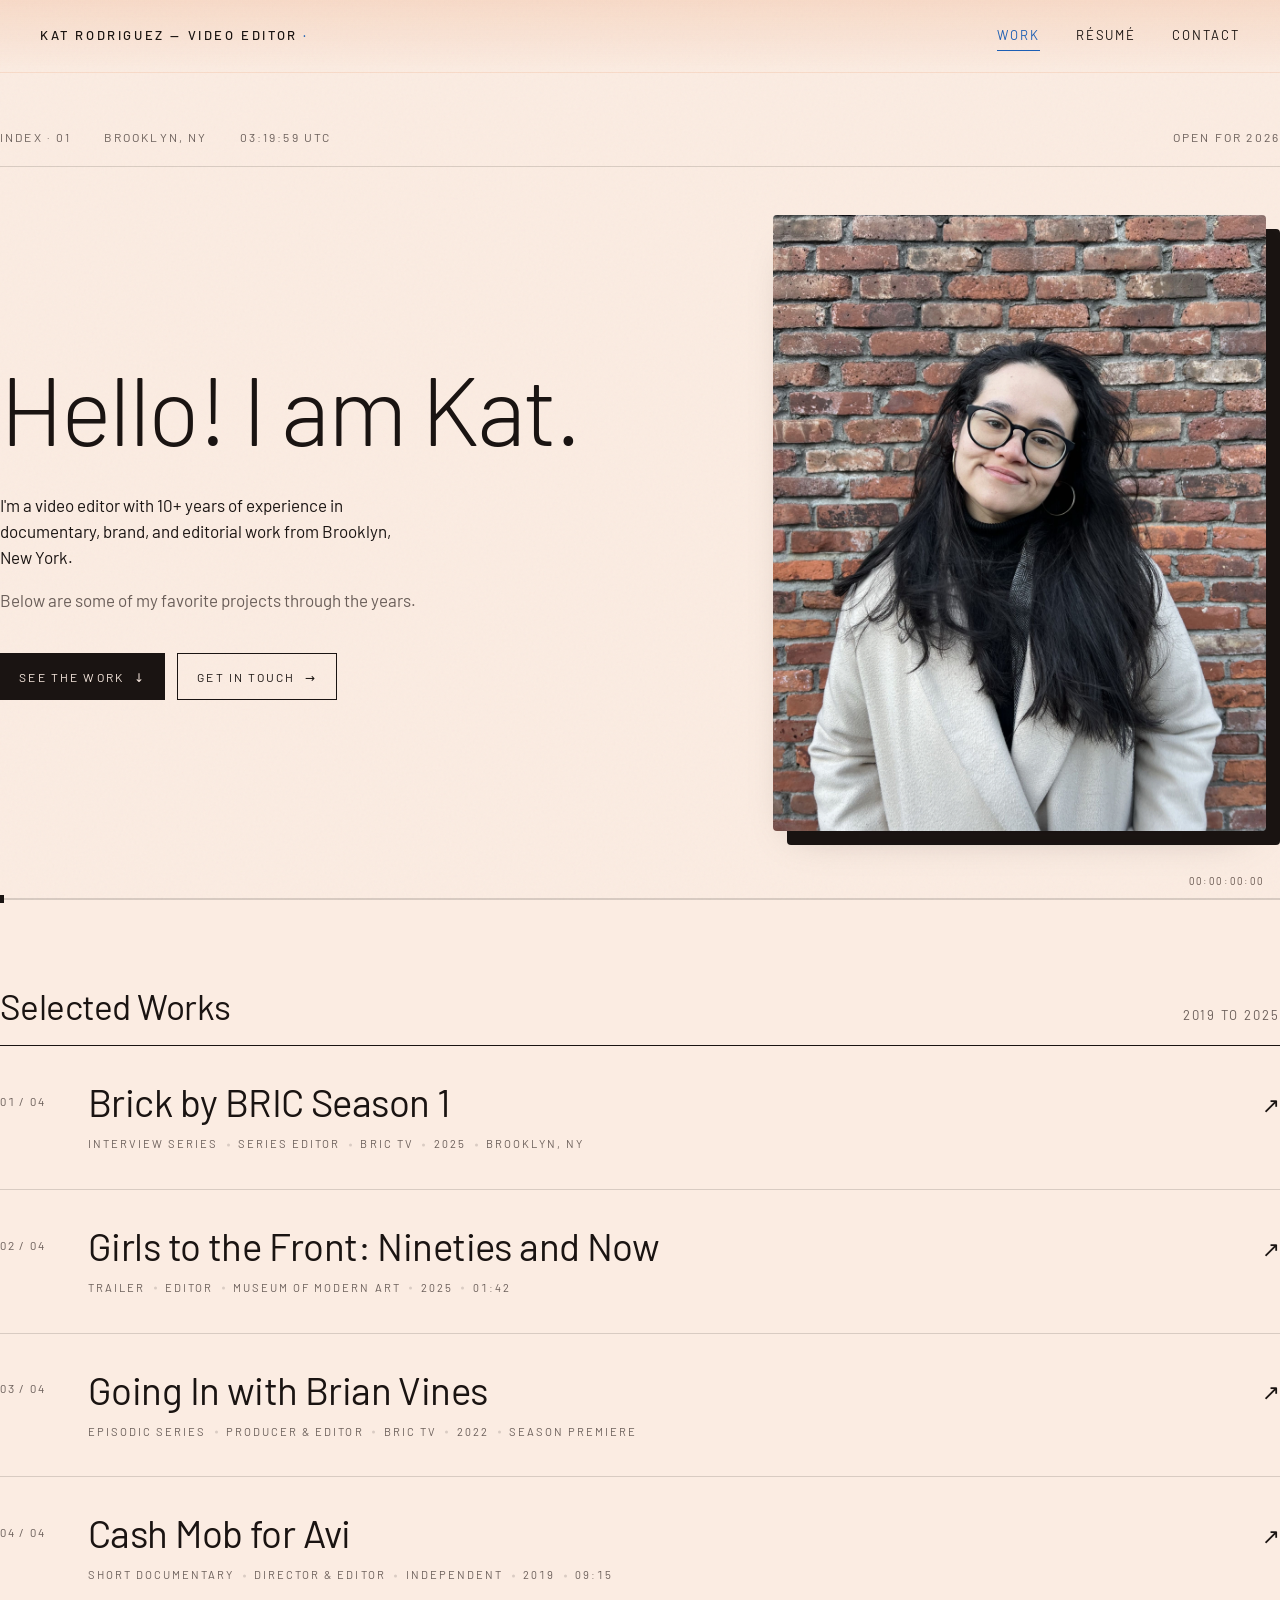
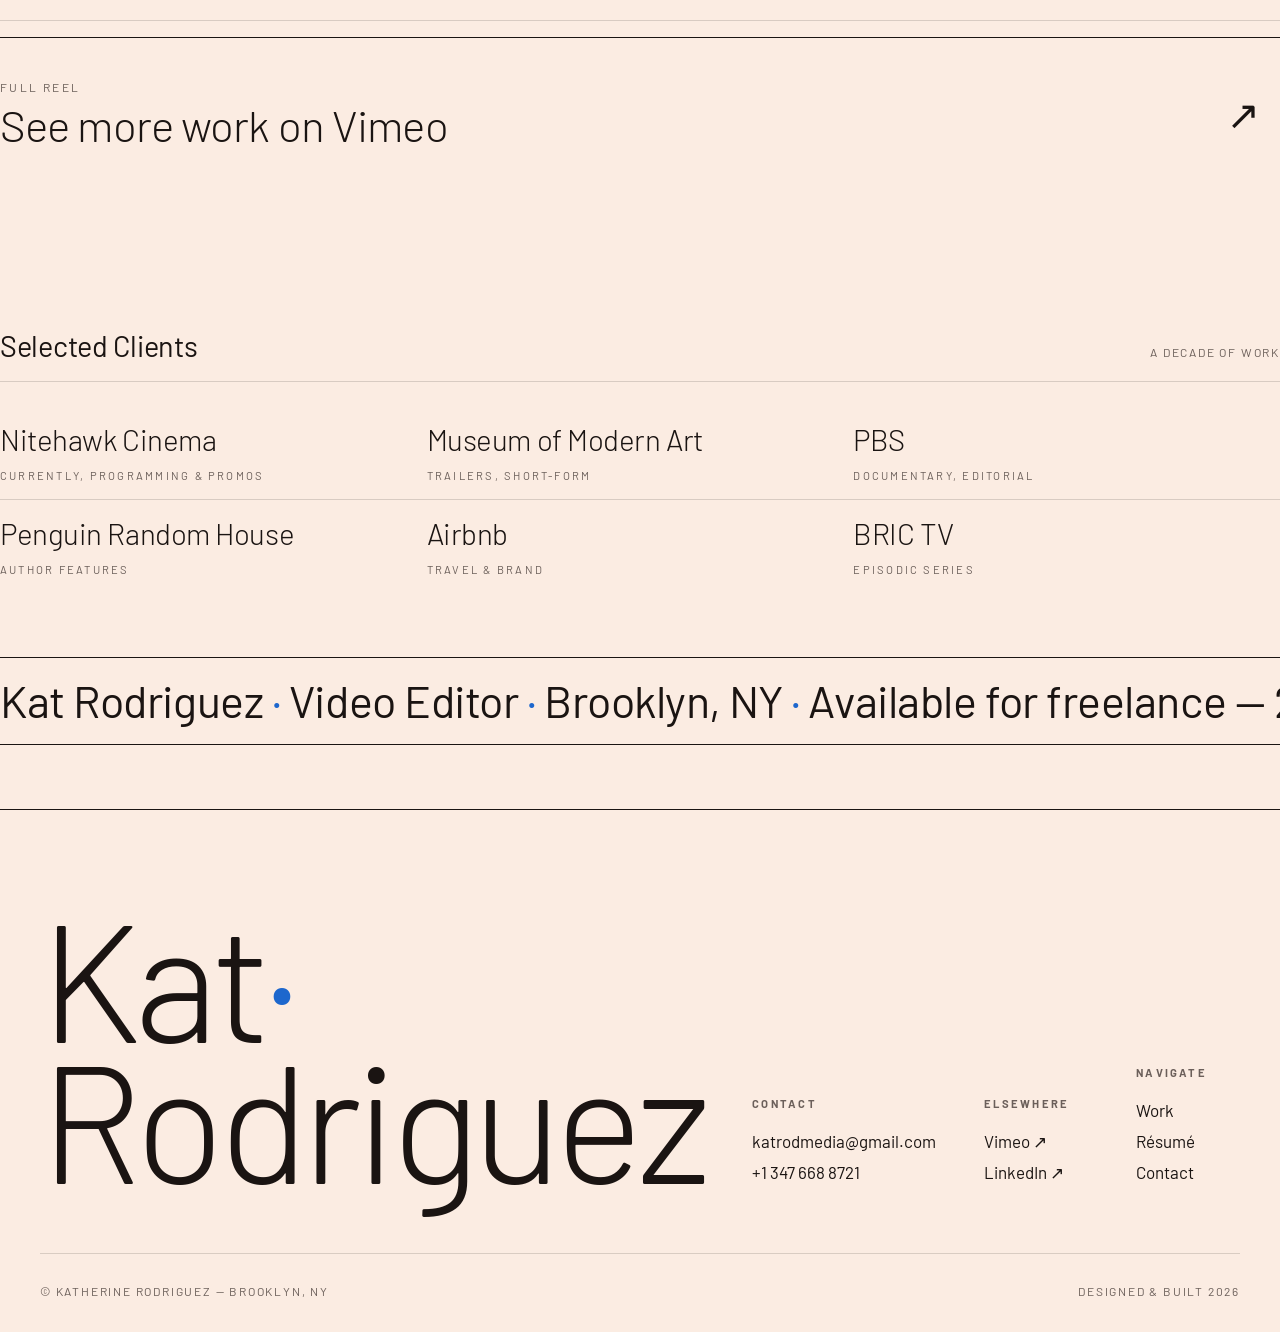
==== commit 0c245e43: "Mobile compatibility" ====
--- a/index.html
+++ b/index.html
@@ -76,7 +76,6 @@
           <li>BRIC TV</li>
           <li>2025</li>
           <li>Brooklyn, NY</li>
-          <li>16:9</li>
         </ul>
       </div>
       <span class="arrow">↗</span>
@@ -97,7 +96,6 @@
           <li>Museum of Modern Art</li>
           <li>2025</li>
           <li>01:42</li>
-          <li>16:9</li>
         </ul>
       </div>
       <span class="arrow">↗</span>
@@ -118,7 +116,6 @@
           <li>BRIC TV</li>
           <li>2022</li>
           <li>Season Premiere</li>
-          <li>16:9</li>
         </ul>
       </div>
       <span class="arrow">↗</span>
@@ -139,7 +136,6 @@
           <li>Independent</li>
           <li>2019</li>
           <li>09:15</li>
-          <li>16:9</li>
         </ul>
       </div>
       <span class="arrow">↗</span>
--- a/styles.css
+++ b/styles.css
@@ -221,6 +221,8 @@
 }
 .project:hover .arrow { transform: translate(4px, -4px); }
 
+.project-thumb { display: none; }
+
 .works-foot {
   display: grid;
   grid-template-columns: 1fr auto;
@@ -445,8 +447,8 @@
 }
 .footer-mark .dot { color: var(--accent); }
 .footer-col h4 { font-size: 0.7rem; letter-spacing: 0.2em; text-transform: uppercase; margin-bottom: 0.85rem; color: var(--ink-soft); }
-.footer-col a { display: block; padding: 0.18rem 0; transition: color 0.2s, padding 0.2s; }
-.footer-col a:hover { color: var(--accent); padding-left: 0.35rem; }
+.footer-col a { display: block; padding: 0.18rem 0; transition: color 0.2s, transform 0.2s; }
+.footer-col a:hover { color: var(--accent); transform: translateX(0.35rem); }
 .footer-meta {
   padding-top: 1.75rem; margin-top: 4rem;
   border-top: 1px solid var(--rule-soft);
@@ -687,8 +689,38 @@
   .resume-section-head .meta { display: none; }
   .resume-section { padding: 2.5rem 0; }
   .resume-dates br { display: none; }
-  .project { grid-template-columns: 2.5rem 1fr 2rem; gap: 1.25rem; }
+  .project { grid-template-columns: 2.5rem 1fr 2rem; gap: 0.5rem 1.25rem; }
   .project-meta { font-size: 0.6875rem; gap: 0.4rem 1rem; }
+  .project-thumb {
+    display: block;
+    position: relative;
+    grid-column: 1 / -1;
+    aspect-ratio: 16/9;
+    margin-bottom: 0.9rem;
+    overflow: hidden;
+    border-radius: 3px;
+    background: #0b0706;
+  }
+  .project-thumb img {
+    width: 100%; height: 100%;
+    object-fit: cover; display: block;
+    transition: transform 0.4s ease;
+  }
+  .project:active .project-thumb img { transform: scale(1.02); }
+  .project-thumb::after {
+    content: '▶';
+    position: absolute;
+    right: 0.75rem; bottom: 0.6rem;
+    width: 2.25rem; height: 2.25rem;
+    display: flex; align-items: center; justify-content: center;
+    font-size: 0.9rem;
+    color: var(--ink);
+    background: var(--bg);
+    border-radius: 50%;
+    box-shadow: 0 4px 16px -4px rgba(0,0,0,0.35);
+    pointer-events: none;
+  }
+  .project:hover, .project:active { padding-left: 0; }
   .clients-grid { grid-template-columns: repeat(2, 1fr); }
   .clients-grid li:nth-child(-n+3) { border-top: 1px solid var(--rule-soft); padding-top: 1rem; }
   .clients-grid li:nth-child(-n+2) { border-top: 0; padding-top: 0; }
